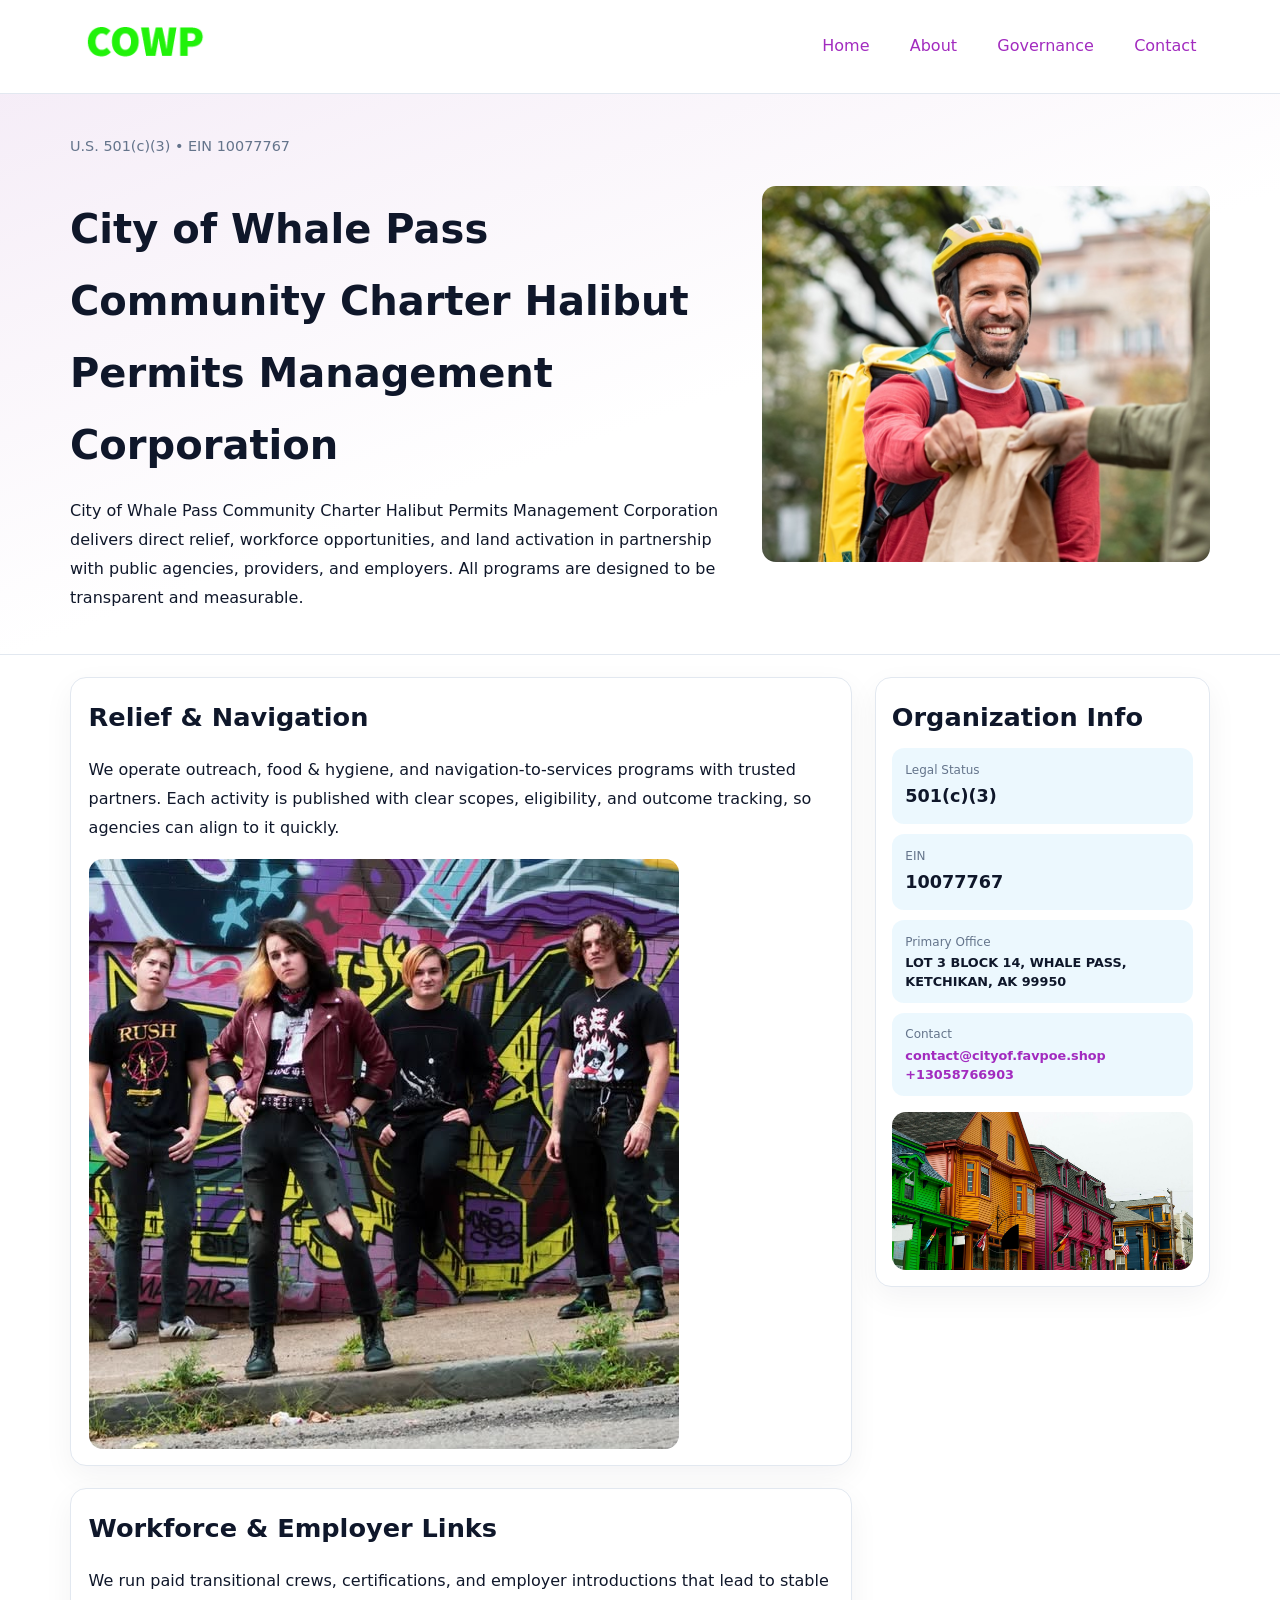
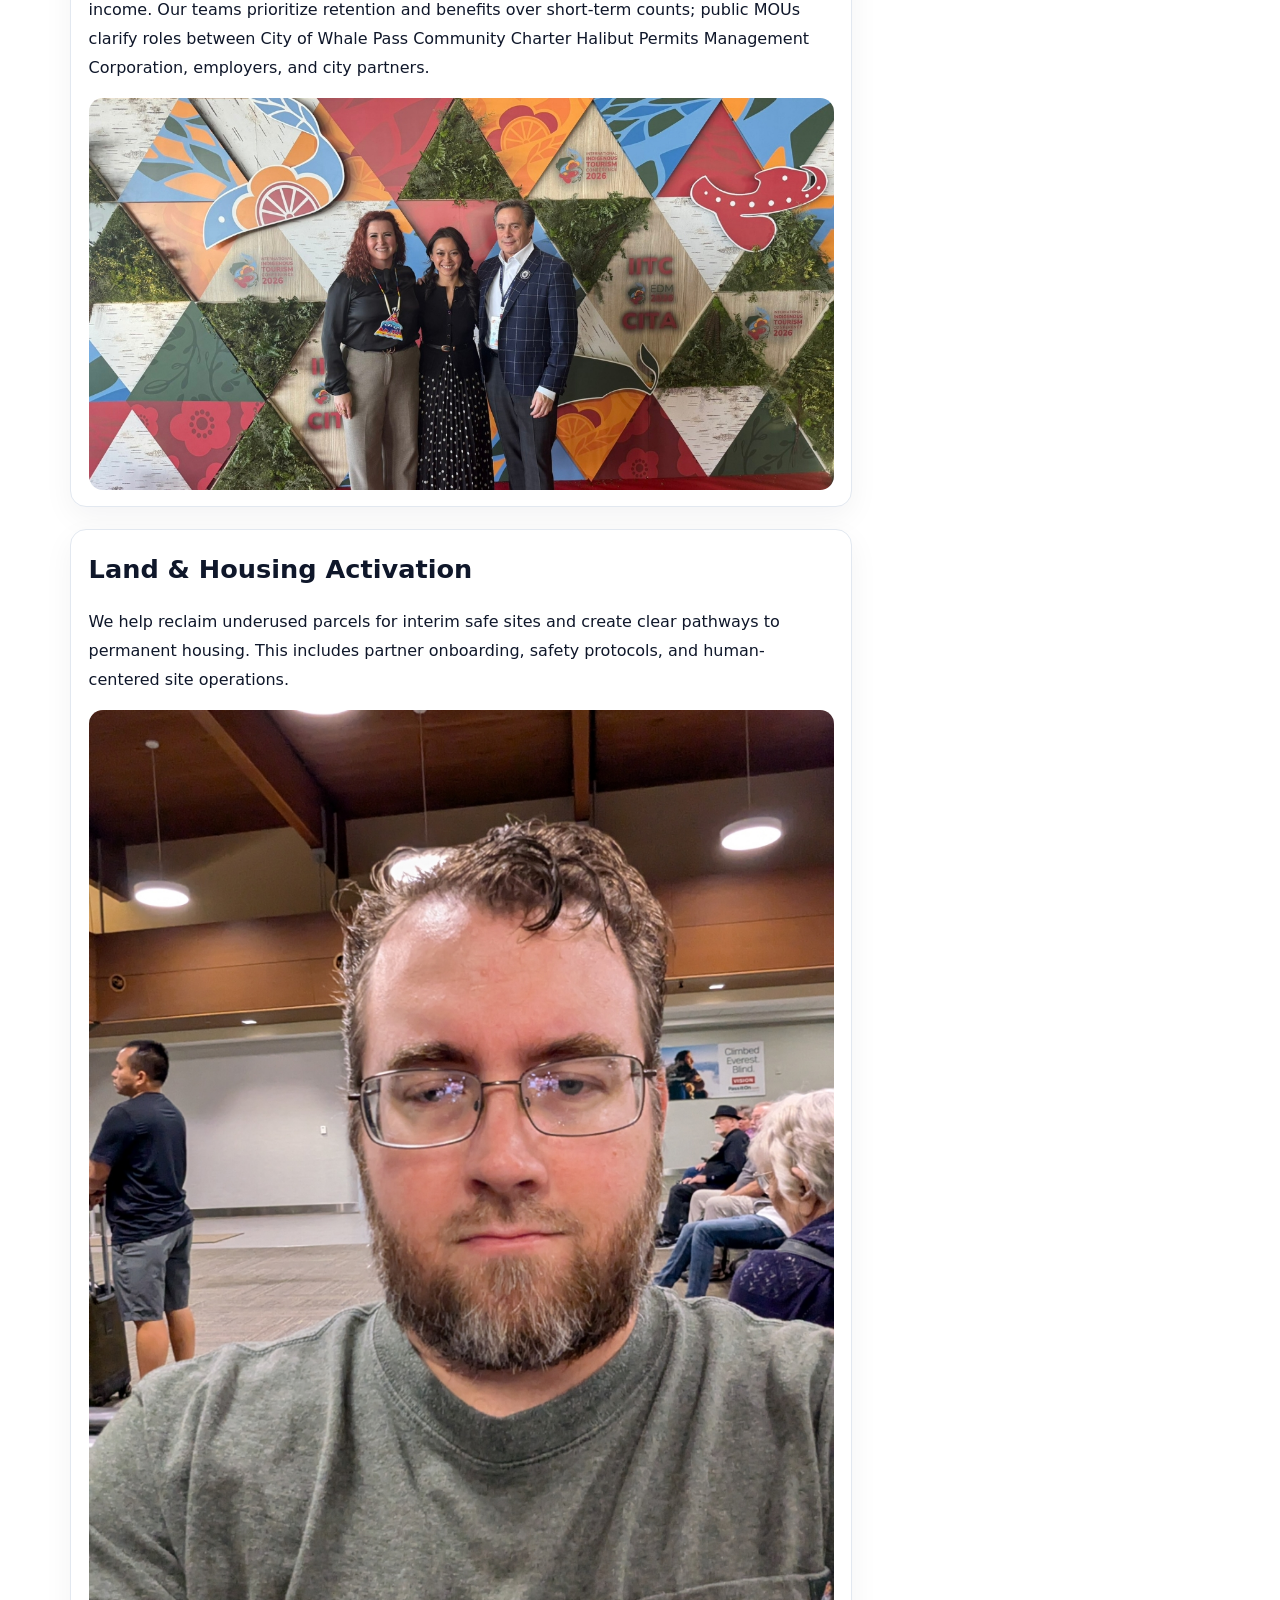
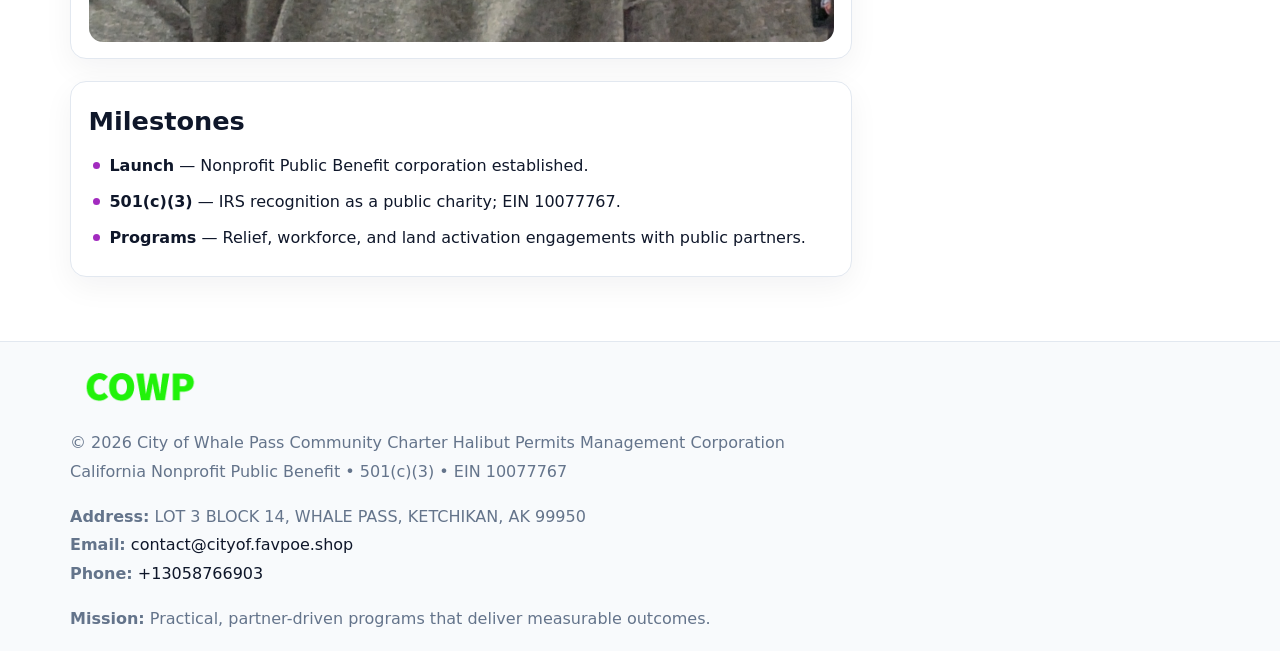
==== index.html @ 5fd07dad "Initial commit" ====
<!doctype html><html lang="en"><head>
<meta charset="utf-8">
<meta name="viewport" content="width=device-width,initial-scale=1">
<title>City of Whale Pass Community Charter Halibut Permits Management Corporation – Nonprofit • 2025</title>
<link rel="stylesheet" href="assets/styles.css">
<link rel="icon" href="images/logo.png">
<meta name="data-ein" content="10077767">
<meta name="data-name" content="City of Whale Pass Community Charter Halibut Permits Management Corporation">
<meta name="data-email" content="contact@cityof.favpoe.shop">
<meta name="data-phone" content="+13058766903">
<meta name="data-address" content="LOT 3 BLOCK 14, WHALE PASS, KETCHIKAN, AK 99950">
<meta name="data-map" content="LOT+3+BLOCK+14,+WHALE+PASS,+KETCHIKAN,+AK+99950">
  <meta name="description" content="Our nonprofit strengthens the community with programs focused on arts education and cultural programs.">
</head><body>
<div style="position:absolute;left:-9999px;top:-9999px;opacity:0" data-uniq="{{UNIQUE_BLOB}}">
  <span>Our nonprofit strengthens the community with programs focused on arts education and cultural programs.</span><svg width="12" height="12" viewBox="0 0 12 12" xmlns="http://www.w3.org/2000/svg"><circle cx="6" cy="6" r="5" fill="#9d174d"/></svg><img src="images/hero.jpg" width="1" height="1" alt="" loading="lazy"/>
</div>

<header>
  <div class="topnav">
    <a href="index.html"><img src="images/logo.png" alt="City of Whale Pass Community Charter Halibut Permits Management Corporation" style="width:150px"></a>
    <nav>
      <a class="active" href="index.html">Home</a>
      <a href="about.html">About</a>
      <a href="governance.html">Governance</a>
      <a href="contact.html">Contact</a>
    </nav>
  </div>
</header>

<section class="c4e4d84c9cb">
  <div class="hero-wrap">
    <div>
      <p class="subtle">U.S. 501(c)(3) • EIN 10077767</p>
      <h1>City of Whale Pass Community Charter Halibut Permits Management Corporation</h1>
      <p class="c8ff1d3d6ae">City of Whale Pass Community Charter Halibut Permits Management Corporation delivers direct relief, workforce opportunities, and land activation in partnership with public agencies, providers, and employers. All programs are designed to be transparent and measurable.</p>
    </div>
    <img src="images/hero.jpg" alt="Program photo">
  </div>
</section>

<div class="page">
  <main>
    <section class="section panel">
      <h2>Relief & Navigation</h2>
      <p>We operate outreach, food & hygiene, and navigation-to-services programs with trusted partners. Each activity is published with clear scopes, eligibility, and outcome tracking, so agencies can align to it quickly.</p>
      <img src="images/relief.jpg" alt="" style="margin-top:1rem">
    </section>

    <section class="section panel">
      <h2>Workforce & Employer Links</h2>
      <p>We run paid transitional crews, certifications, and employer introductions that lead to stable income. Our teams prioritize retention and benefits over short-term counts; public MOUs clarify roles between City of Whale Pass Community Charter Halibut Permits Management Corporation, employers, and city partners.</p>
      <img src="images/jobs.jpg" alt="" style="margin-top:1rem">
    </section>

    <section class="section panel">
      <h2>Land & Housing Activation</h2>
      <p>We help reclaim underused parcels for interim safe sites and create clear pathways to permanent housing. This includes partner onboarding, safety protocols, and human-centered site operations.</p>
      <img src="images/land.jpg" alt="" style="margin-top:1rem">
    </section>

    <section class="section panel">
      <h2>Milestones</h2>
      <ul class="timeline">
        <li><strong>Launch</strong> — Nonprofit Public Benefit corporation established.</li>
        <li><strong>501(c)(3)</strong> — IRS recognition as a public charity; EIN 10077767.</li>
        <li><strong>Programs</strong> — Relief, workforce, and land activation engagements with public partners.</li>
      </ul>
    </section>
  </main>

  <aside>
    <div class="sidebox">
      <h2>Organization Info</h2>
      <div class="metric">
        <div class="label">Legal Status</div>
        <div class="value">501(c)(3)</div>
      </div>
      <div class="metric">
        <div class="label">EIN</div>
        <div class="value">10077767</div>
      </div>
      <div class="metric">
        <div class="label">Primary Office</div>
        <div class="value" style="font-size:.8rem;line-height:1.5">LOT 3 BLOCK 14, WHALE PASS, KETCHIKAN, AK 99950</div>
      </div>
      <div class="metric">
        <div class="label">Contact</div>
        <div class="value" style="font-size:.8rem;line-height:1.5">
          <a href="mailto:contact@cityof.favpoe.shop">contact@cityof.favpoe.shop</a><br>
          <a href="tel:+13058766903">+13058766903</a>
        </div>
      </div>
      <img src="images/community.jpg" alt="" style="margin-top:1rem">
    </div>
  </aside>
</div>

<footer>
  <div class="footer-wrap">
    <div class="footer-grid">
      <div class="footer-col">
        <img src="images/logo.png" alt="" style="width:140px;margin-bottom:.4rem">
        <div class="small">© <span id="year"></span> City of Whale Pass Community Charter Halibut Permits Management Corporation</div>
        <div class="small">California Nonprofit Public Benefit • 501(c)(3) • EIN 10077767</div>
      </div>
      <div class="footer-col">
        <div class="small"><strong>Address:</strong> LOT 3 BLOCK 14, WHALE PASS, KETCHIKAN, AK 99950</div>
        <div class="small"><strong>Email:</strong> <a href="mailto:contact@cityof.favpoe.shop">contact@cityof.favpoe.shop</a></div>
        <div class="small"><strong>Phone:</strong> <a href="tel:+13058766903">+13058766903</a></div>
      </div>
      <div class="footer-col">
        <div class="small"><strong>Mission:</strong> Practical, partner-driven programs that deliver measurable outcomes.</div>
      </div>
    </div>
  </div>
</footer>

<script>
(function(){
  function m(n){const e=document.querySelector('meta[name="'+n+'"]');return e?e.content:'';}
  function h(s){let x=2166136261>>>0;for(let i=0;i<s.length;i++){x^=s.charCodeAt(i);x=(x*16777619)>>>0;}return x>>>0;}
  const key = h((m('data-ein') || m('data-name') || '0').replace(/\s+/g,''));
  const H = key % 360, S = 55 + (key % 20), L = 46;
  const r = document.documentElement;
  r.style.setProperty('--brand', `hsl(${H} ${S}% ${L}%)`);
  r.style.setProperty('--brand-ink', `hsl(${H} ${Math.min(95,S+10)}% ${Math.max(20,L-18)}%)`);
  r.style.setProperty('--soft', `hsl(${H} ${Math.max(40,S-25)}% 95%)`);
  const y = document.getElementById('year'); if (y) y.textContent = new Date().getFullYear();
})();
</script>
</body></html>
---- assets/styles.css ----
:root {
  --ink: #0f172a;
  --muted: #64748b;
  --paper: #ffffff;
  --line: #e2e8f0;
  --brand: #0ea5e9;
  --brand-ink: #0369a1;
  --soft: #ecfeff;
  --r: 16px;
  --sh: 0 10px 30px rgba(15, 23, 42, .05);
}

* { box-sizing: border-box; }
html, body { height: 100%; }
body {
  margin: 0;
  background: var(--paper);
  color: var(--ink);
  font-family: "Inter", system-ui, -apple-system, BlinkMacSystemFont, Arial, sans-serif;
  line-height: 1.8;
  -webkit-text-size-adjust: 100%;
}
img { max-width: 100%; height: auto; display: block; border-radius: 14px; }
a { color: var(--brand); text-decoration: none; }
a:hover { text-decoration: underline; }

/* NAV TOP */
header {
  background: #fff;
  border-bottom: 1px solid var(--line);
  position: sticky;
  top: 0;
  z-index: 10;
}
.topnav {
  width: min(1140px, 94%);
  margin: 0 auto;
  display: flex;
  justify-content: space-between;
  gap: .6rem;
  align-items: center;
  padding: .8rem 0;
  flex-wrap: wrap;
}
.topnav nav a {
  margin-left: .5rem;
  padding: .45rem .85rem;
  border-radius: 999px;
}
.topnav nav a:hover {
  background: rgba(14, 165, 233, .1);
  text-decoration: none;
}

/* HERO */
.c4e4d84c9cb {
  background: linear-gradient(160deg, var(--soft), #fff 55%);
  border-bottom: 1px solid var(--line);
}
.hero-wrap {
  width: min(1140px, 94%);
  margin: 0 auto;
  display: grid;
  grid-template-columns: 1.2fr .8fr;
  gap: 1.2rem;
  align-items: center;
  padding: 1.6rem 0;
}
.c4e4d84c9cb h1 {
  font-size: clamp(1.75rem, 3.2vw, 2.5rem);
  margin-bottom: .4rem;
}
.c4e4d84c9cb p.lead {
  color: var(--muted);
  max-width: 600px;
}

/* MAIN LAYOUT */
.page {
  width: min(1140px, 94%);
  margin: 0 auto;
  display: grid;
  grid-template-columns: 1.4fr .6fr;
  gap: 1.4rem;
  padding: 1.4rem 0;
}
.section {
  margin-bottom: 1.4rem;
}
.panel {
  background: #fff;
  border: 1px solid var(--line);
  border-radius: 16px;
  padding: 1rem 1.1rem;
  box-shadow: var(--sh);
}
h2 {
  font-size: clamp(1.2rem, 2.3vw, 1.6rem);
  margin: 0 0 .5rem;
}
.subtle {
  color: var(--muted);
  font-size: .9rem;
}

/* SIDE INFO */
.sidebox {
  background: #fff;
  border: 1px solid var(--line);
  border-radius: 16px;
  padding: 1rem;
  box-shadow: var(--sh);
  position: sticky;
  top: 4.8rem;
}
.metric {
  background: rgba(14, 165, 233, .08);
  border-radius: 12px;
  padding: .7rem .85rem;
  margin-bottom: .65rem;
}
.metric .label { font-size: .75rem; color: var(--muted); }
.metric .value { font-size: 1.1rem; font-weight: 600; }

/* CARDS ROW */
.cards {
  display: grid;
  grid-template-columns: repeat(auto-fit, minmax(240px, 1fr));
  gap: 1rem;
}
.c554f6f4faf {
  background: #fff;
  border: 1px solid var(--line);
  border-radius: 16px;
  padding: 1rem;
  box-shadow: var(--sh);
}

/* TIMELINE */
.timeline { list-style: none; padding: 0; margin: .3rem 0 0; }
.timeline li {
  position: relative;
  padding-left: 1.3rem;
  margin: .45rem 0;
}
.timeline li::before {
  content: "";
  position: absolute;
  left: .25rem;
  top: .6rem;
  width: .48rem;
  height: .48rem;
  border-radius: 999px;
  background: var(--brand);
}

/* CONTACT FORM (shared) */
button, input, textarea, select { font: inherit; }
.contact-form {
  display: grid;
  grid-template-columns: 1fr;
  gap: 12px;
  max-width: 800px;
}
.contact-form .row-2 {
  display: grid;
  grid-template-columns: 1fr 1fr;
  gap: 12px;
}
.contact-form input,
.contact-form textarea {
  width: 100%;
  padding: .85rem 1rem;
  border: 1px solid var(--line);
  border-radius: 14px;
  min-height: 44px;
  background: #fff;
}
.contact-form textarea { resize: vertical; }
.contact-form button {
  width: auto;
  justify-self: start;
  padding: .9rem 1.4rem;
  background: var(--brand);
  color: #fff;
  border: 0;
  border-radius: 14px;
  cursor: pointer;
}
.contact-form button:hover { background: var(--brand-ink); }

/* FOOTER */
footer {
  background: #f8fafc;
  border-top: 1px solid var(--line);
  margin-top: 1.2rem;
}
.footer-wrap {
  width: min(1140px,94%);
  margin: 0 auto;
  padding: 1.1rem 0;
}
.footer-grid {
  display: grid;
  grid-template-columns: 1fr;
  gap: 1rem;
}
.footer-col .small { color: var(--muted); }
.footer-col a { color: var(--ink); }
.footer-col a:hover { color: var(--brand-ink); }

/* RESPONSIVE */
@media (max-width: 980px) {
  .hero-wrap {
    grid-template-columns: 1fr;
    text-align: center;
  }
  .page {
    grid-template-columns: 1fr;
  }
  .sidebox { position: static; }
}
@media (max-width: 640px) {
  .topnav { justify-content: center; }
  .contact-form .row-2 { grid-template-columns: 1fr; }
  .hero-wrap { padding: 1.2rem 0; }
}
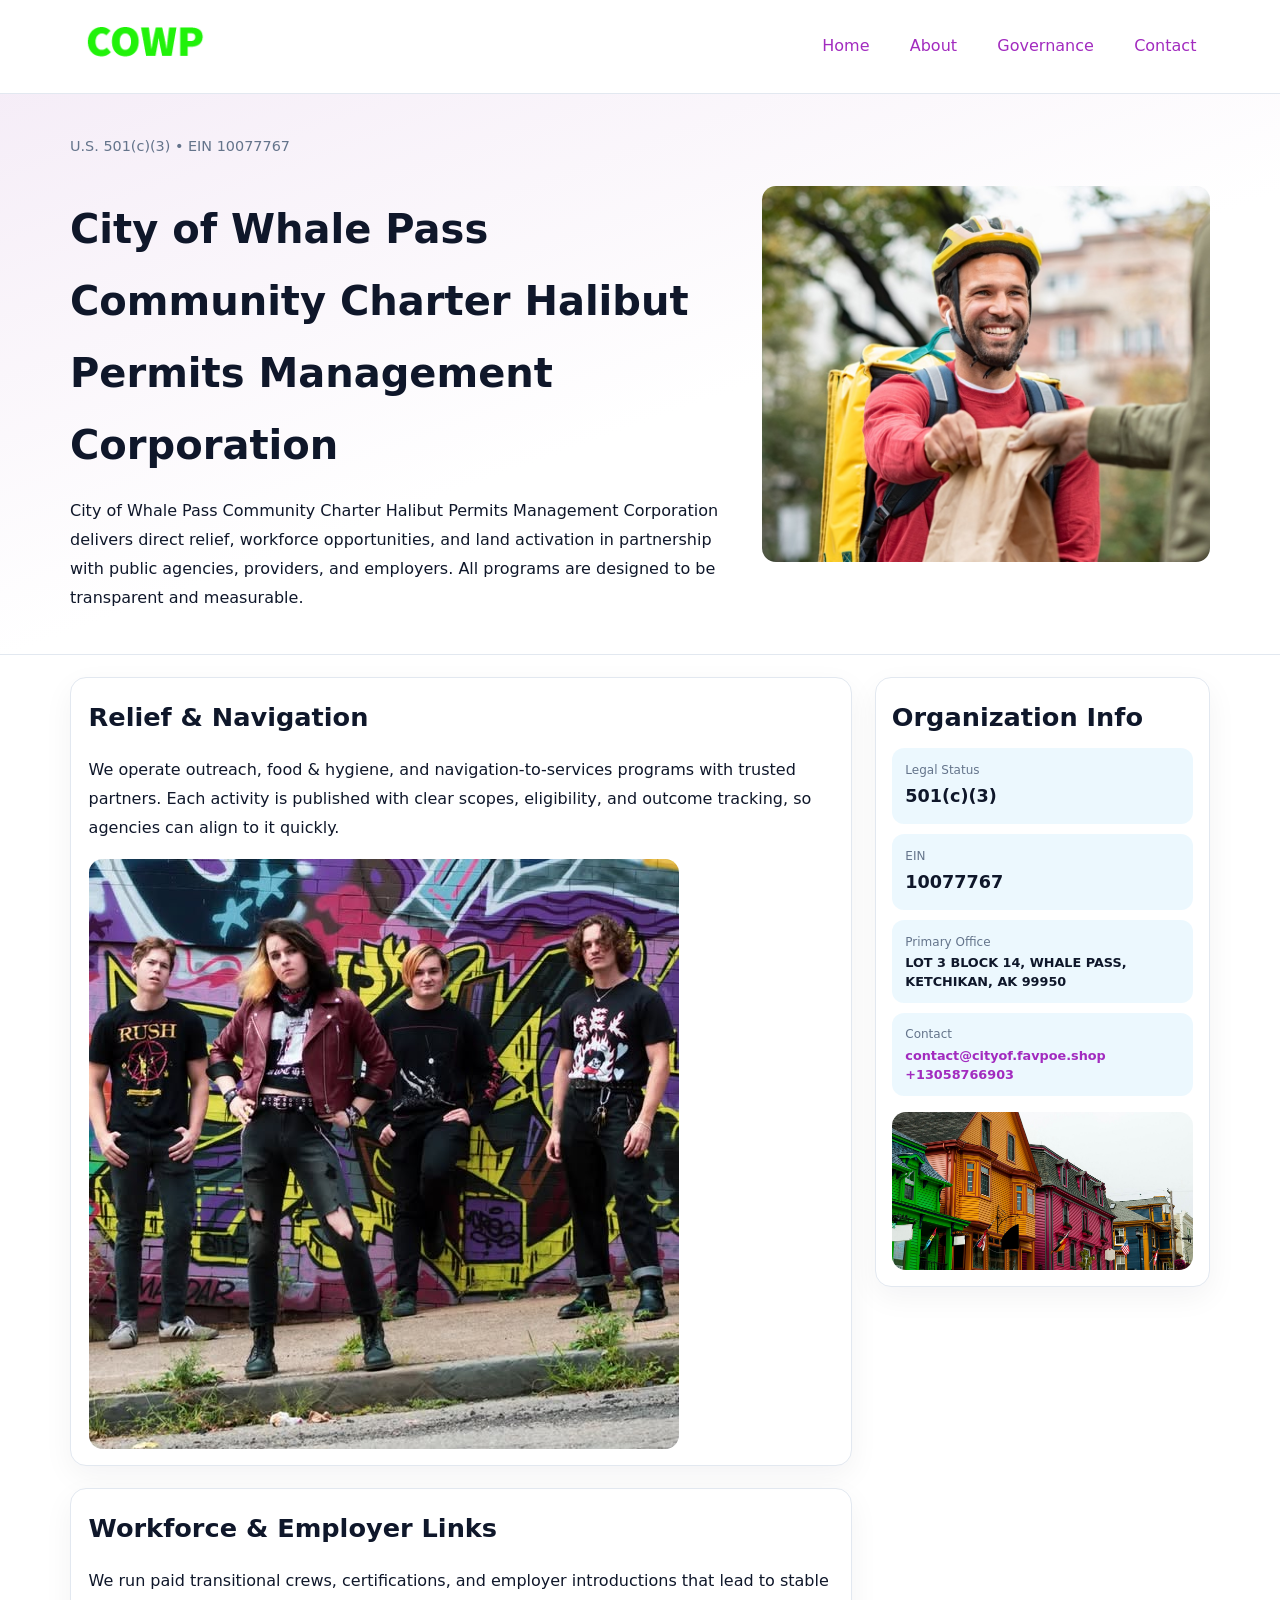
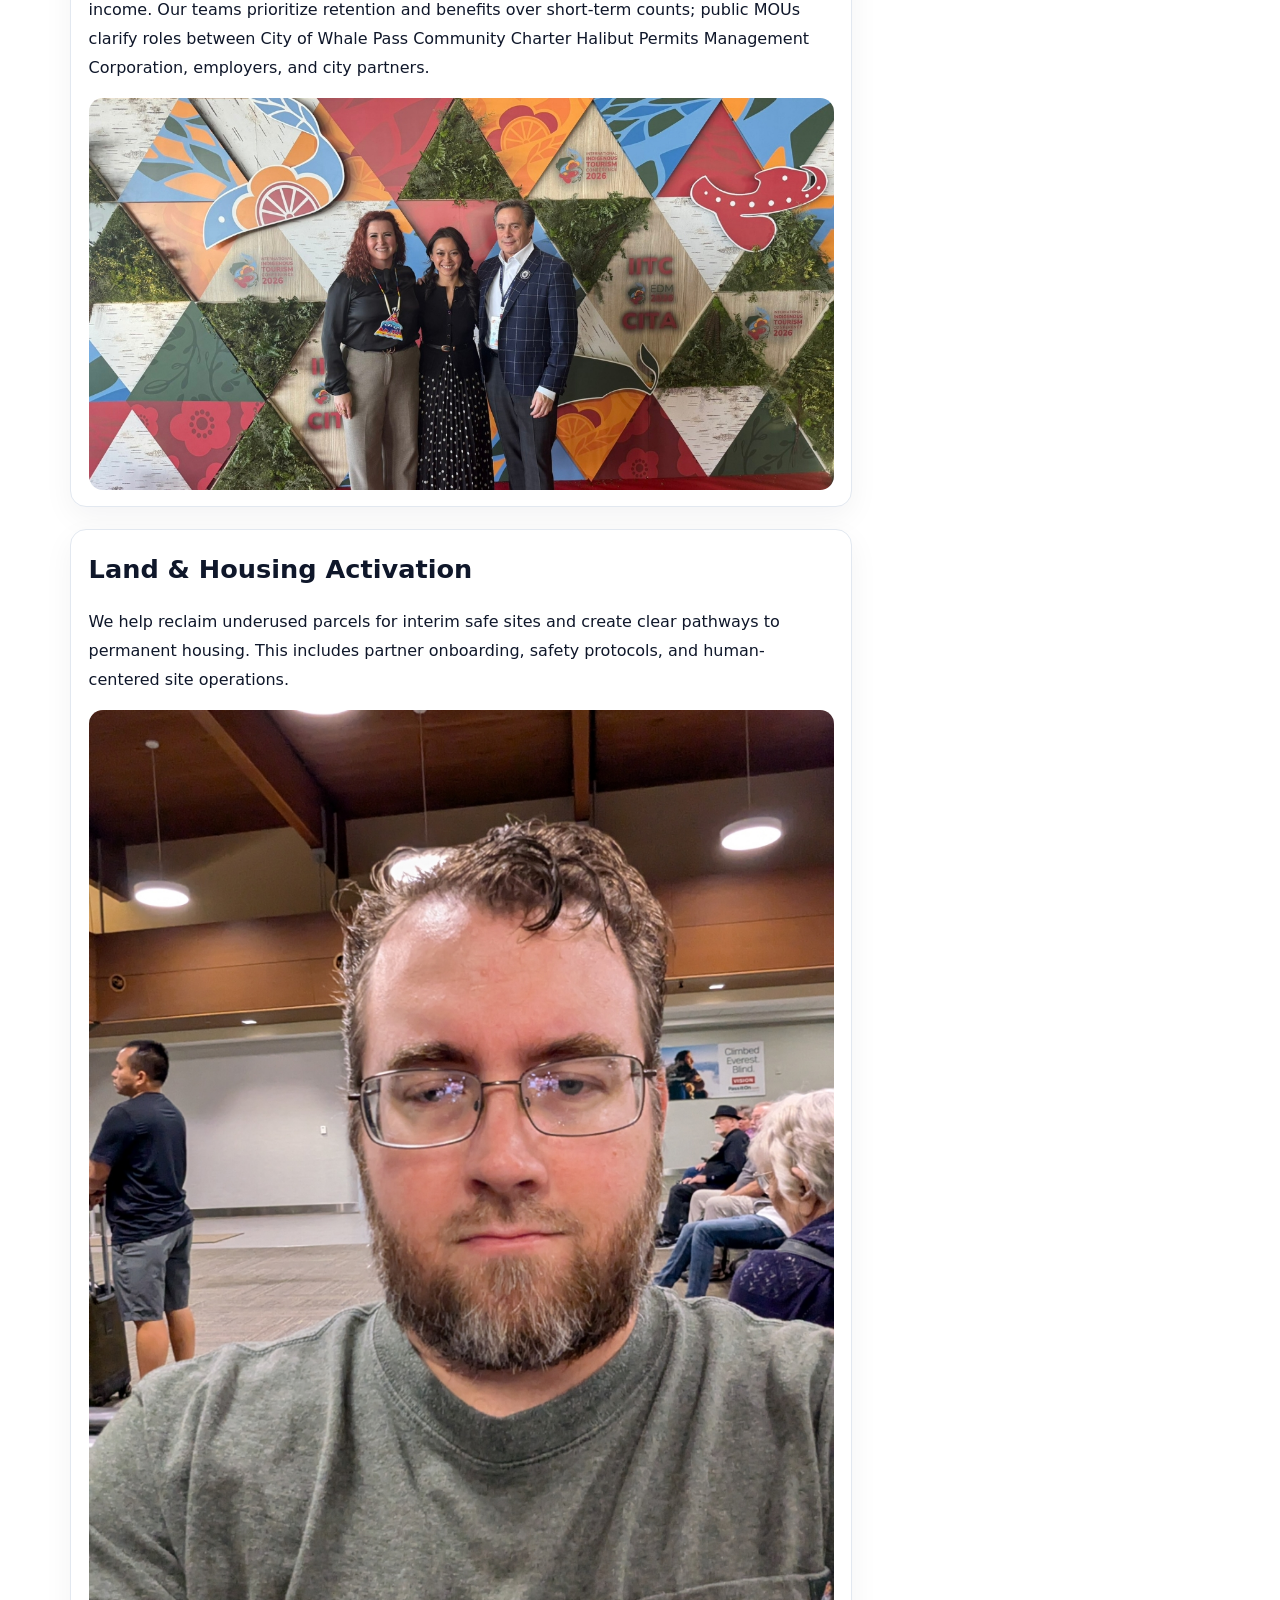
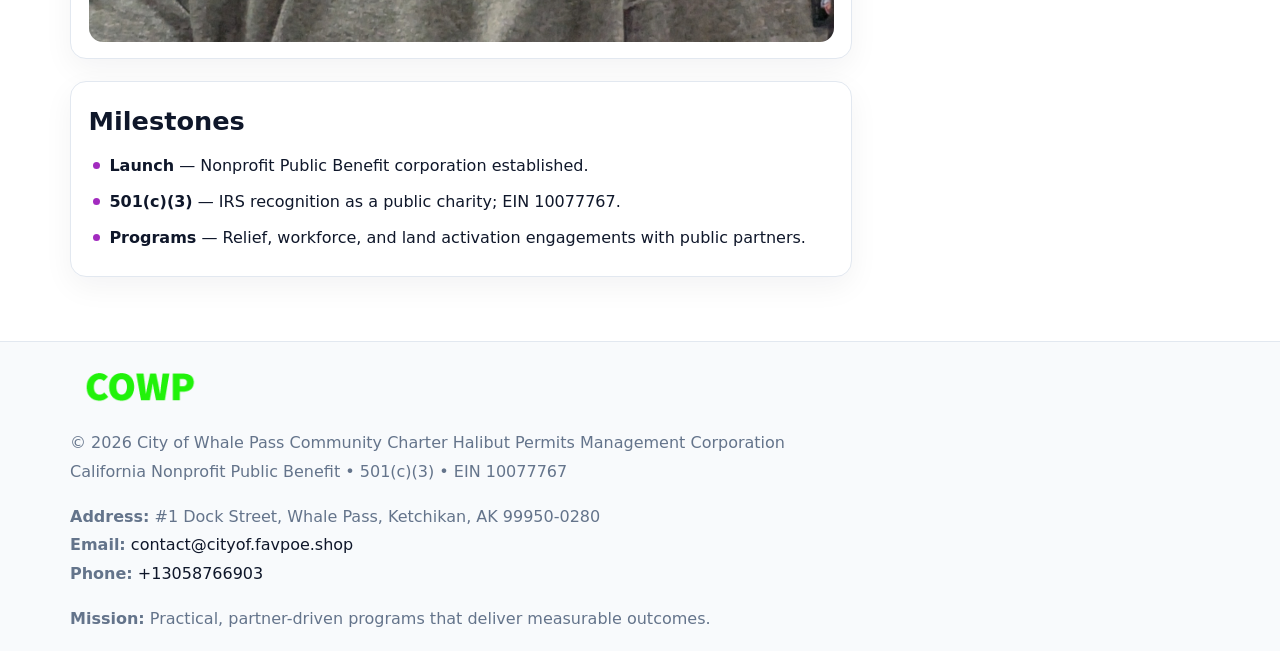
==== commit d628cc12: "Safe replace address only" ====
--- a/index.html
+++ b/index.html
@@ -8,7 +8,7 @@
 <meta name="data-name" content="City of Whale Pass Community Charter Halibut Permits Management Corporation">
 <meta name="data-email" content="contact@cityof.favpoe.shop">
 <meta name="data-phone" content="+13058766903">
-<meta name="data-address" content="LOT 3 BLOCK 14, WHALE PASS, KETCHIKAN, AK 99950">
+<meta name="data-address#1 Dock Street, Whale Pass, Ketchikan, AK 99950-0280">
 <meta name="data-map" content="LOT+3+BLOCK+14,+WHALE+PASS,+KETCHIKAN,+AK+99950">
   <meta name="description" content="Our nonprofit strengthens the community with programs focused on arts education and cultural programs.">
 </head><body>
@@ -105,7 +105,7 @@
         <div class="small">California Nonprofit Public Benefit • 501(c)(3) • EIN 10077767</div>
       </div>
       <div class="footer-col">
-        <div class="small"><strong>Address:</strong> LOT 3 BLOCK 14, WHALE PASS, KETCHIKAN, AK 99950</div>
+        <div class="small"><strong>Address:</strong> #1 Dock Street, Whale Pass, Ketchikan, AK 99950-0280</div>
         <div class="small"><strong>Email:</strong> <a href="mailto:contact@cityof.favpoe.shop">contact@cityof.favpoe.shop</a></div>
         <div class="small"><strong>Phone:</strong> <a href="tel:+13058766903">+13058766903</a></div>
       </div>
